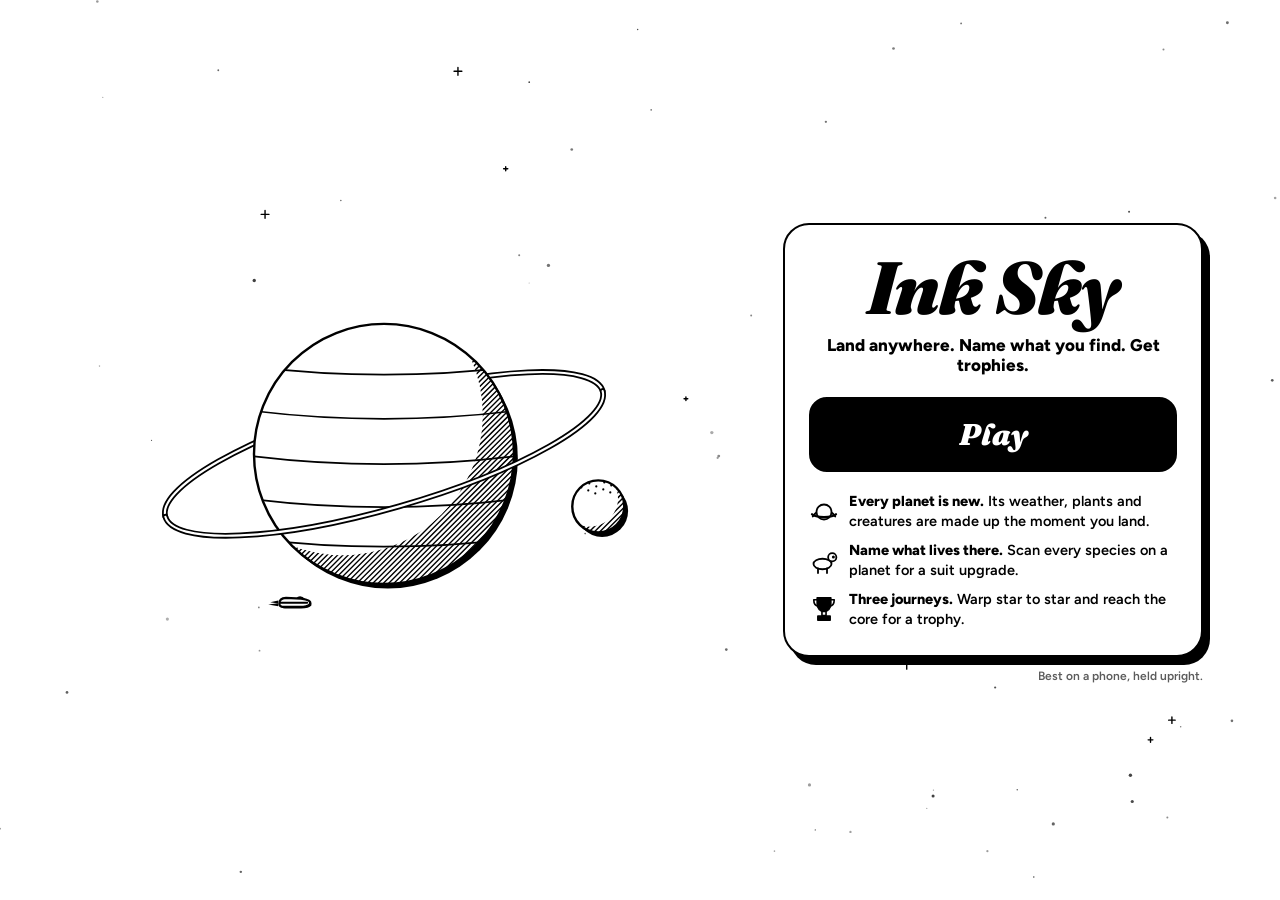
==== index.html @ 4aca19f4 "Add Ink Sky, an ink-drawn space exploration game A sister game to Ink Nine, Ink Rally and Ink of Arm" ====
<!doctype html>
<html lang="en">
<head>
<meta charset="utf-8">
<meta name="viewport" content="width=device-width, initial-scale=1, viewport-fit=cover">
<title>Ink Sky: land anywhere, name what you find, get trophies</title>
<meta name="description" content="A minimal ink-drawn space exploration game. Land on planets nobody has seen, name the creatures, and warp star to star to the core.">
<meta name="theme-color" content="#ffffff">
<link rel="manifest" href="/manifest.webmanifest">
<link rel="icon" type="image/svg+xml" href="/icons/icon.svg">
<meta name="apple-mobile-web-app-capable" content="yes">
<meta name="mobile-web-app-capable" content="yes">
<meta name="apple-mobile-web-app-title" content="Ink Sky">
<meta property="og:type" content="website">
<meta property="og:site_name" content="Ink Sky">
<meta property="og:title" content="Ink Sky">
<meta property="og:description" content="Land anywhere. Name what you find. Get trophies.">
<link rel="preconnect" href="https://fonts.googleapis.com">
<link rel="preconnect" href="https://fonts.gstatic.com" crossorigin>
<link href="https://fonts.googleapis.com/css2?family=Fraunces:ital,opsz,wght@1,9..144,900&family=Figtree:wght@600;800&display=swap" rel="stylesheet">
<style>
:root{--paper:#fff;--ink:#000;--soft:#5c5c5c;--display:"Fraunces",Georgia,serif;--ui:"Figtree",system-ui,-apple-system,"Segoe UI",sans-serif;color-scheme:light;box-sizing:border-box}
@media (prefers-color-scheme:dark){:root:not([data-theme="light"]){--paper:#fff;--ink:#000;--soft:#5c5c5c}}
*,*::before,*::after{box-sizing:inherit}
html,body{margin:0;min-height:100%;background:var(--paper);color:var(--ink);font-family:var(--ui)}
canvas{position:fixed;inset:0;width:100%;height:100%;display:block;z-index:0}
main{position:relative;z-index:1;min-height:100vh;min-height:100dvh;display:grid;place-items:end center;align-content:end;padding:24px 16px calc(env(safe-area-inset-bottom,0px) + 18px)}
@media (min-aspect-ratio:1/1){main{place-items:center end;align-content:center;padding-right:6vw}}
.card{width:min(420px,100%);background:var(--paper);border:2.5px solid var(--ink);border-radius:26px;box-shadow:7px 8px 0 var(--ink);padding:28px 24px 22px;text-align:center;
  animation:in .8s cubic-bezier(.3,.7,.3,1) both .2s}
@keyframes in{0%{opacity:0;transform:translateY(60px) scale(.8,1.2)}55%{opacity:1;transform:translateY(-8px) scale(1.04,.96)}78%{transform:translateY(2px) scale(.99,1.01)}100%{transform:none}}
h1{font-family:var(--display);font-style:italic;font-weight:900;font-size:clamp(50px,14vw,74px);line-height:.95;margin:0;letter-spacing:-.01em}
.tag{font-weight:800;font-size:17px;margin:12px 0 22px}
.play{display:block;width:100%;background:var(--ink);color:var(--paper);text-decoration:none;border-radius:18px;padding:17px 20px;font-family:var(--display);font-style:italic;font-weight:900;font-size:30px;
  border:2.5px solid var(--ink);transition:transform .22s cubic-bezier(.34,1.56,.64,1)}
.play:hover{transform:translateY(-2px)}
.play:active{transform:scale(1.04,.9)}
.play:focus-visible{outline:3px solid var(--ink);outline-offset:4px}
.feats{list-style:none;padding:0;margin:20px 0 4px;display:grid;gap:10px;text-align:left}
.feats li{display:grid;grid-template-columns:30px 1fr;gap:10px;align-items:center;font-weight:600;font-size:14.5px;line-height:1.35}
.feats svg{width:30px;height:30px}
.feats b{font-weight:800}
footer{margin-top:12px;font-size:12px;font-weight:600;color:var(--soft)}
@media (prefers-reduced-motion:reduce){.card{animation:none}}
</style>
</head>
<body>
<canvas id="c" aria-hidden="true"></canvas>
<main>
  <div class="card">
    <h1>Ink Sky</h1>
    <p class="tag">Land anywhere. Name what you find. Get trophies.</p>
    <a class="play" href="/play/">Play</a>
    <ul class="feats">
      <li><svg viewBox="0 0 40 40" aria-hidden="true"><g fill="none" stroke="#000" stroke-width="2.4" stroke-linecap="round"><path d="M5 26c3-5 9-8 15-8s12 3 15 8" /><circle cx="20" cy="20" r="10" fill="#fff"/><path d="M4 23c5 5 27 5 32 0" stroke-width="3"/></g></svg><span><b>Every planet is new.</b> Its weather, plants and creatures are made up the moment you land.</span></li>
      <li><svg viewBox="0 0 40 40" aria-hidden="true"><g fill="none" stroke="#000" stroke-width="2.4" stroke-linecap="round" stroke-linejoin="round"><ellipse cx="18" cy="24" rx="12" ry="7" fill="#fff"/><circle cx="31" cy="15" r="5.5" fill="#fff"/><circle cx="32.5" cy="14.5" r="2" fill="#000" stroke="none"/><path d="M12 30v6M24 30v6"/></g></svg><span><b>Name what lives there.</b> Scan every species on a planet for a suit upgrade.</span></li>
      <li><svg viewBox="0 0 40 44" aria-hidden="true"><g stroke="#000" stroke-width="2.4" stroke-linejoin="round" stroke-linecap="round"><path d="M10 7H5c0 6 3 9 6.5 9.5M30 7h5c0 6-3 9-6.5 9.5" fill="none"/><path d="M10 4h20v9c0 7-4.5 11-10 11S10 20 10 13z" fill="#000"/><path d="M17 24h6v6h-6z" fill="#fff"/><path d="M11 31h18v6H11z" fill="#000"/></g></svg><span><b>Three journeys.</b> Warp star to star and reach the core for a trophy.</span></li>
    </ul>
  </div>
  <footer>Best on a phone, held upright.</footer>
</main>
<script>
if('serviceWorker' in navigator&&location.protocol==='https:') navigator.serviceWorker.register('/sw.js').catch(()=>{});
/* ---------- a ringed ink planet turning, a moon going round, and a little ship crossing the sky ---------- */
(()=>{
  const cv=document.getElementById('c'), ctx=cv.getContext('2d');
  const still=matchMedia('(prefers-reduced-motion: reduce)').matches;
  let W=0,H=0,D=1;
  function resize(){ D=Math.min(2,devicePixelRatio||1); W=innerWidth; H=innerHeight; cv.width=W*D; cv.height=H*D; }
  addEventListener('resize',resize); resize();
  let seed=7; const rnd=()=>{ seed=(seed*16807)%2147483647; return seed/2147483647; };
  const STARS=Array.from({length:70},()=>[rnd(),rnd(),.6+rnd()*1.1,.3+rnd()*.45]);
  const SPARK=Array.from({length:8},()=>[rnd(),rnd(),3+rnd()*3,rnd()*6]);
  function planet(R,t,ring,tilt,bands){
    const lw=2.4, half=back=>{ ctx.save(); ctx.rotate(tilt); ctx.beginPath(); ctx.ellipse(0,0,R*1.75,R*.42,0,back?Math.PI:0,back?Math.PI*2:Math.PI);
      ctx.lineWidth=lw*2.4; ctx.strokeStyle='#000'; ctx.stroke(); ctx.lineWidth=lw*.9; ctx.strokeStyle='#fff'; ctx.stroke(); ctx.restore(); };
    if(ring) half(true);
    ctx.fillStyle='#000'; ctx.beginPath(); ctx.arc(lw*1.6,lw*1.9,R,0,Math.PI*2); ctx.fill();
    ctx.fillStyle='#fff'; ctx.beginPath(); ctx.arc(0,0,R,0,Math.PI*2); ctx.fill();
    ctx.save(); ctx.beginPath(); ctx.arc(0,0,R,0,Math.PI*2); ctx.clip(); ctx.strokeStyle='#000'; ctx.lineWidth=lw*.7;
    if(bands) for(let i=-2;i<=2;i++){ const y=i*R*.32+Math.sin(t*.4+i)*R*.03; ctx.beginPath(); ctx.moveTo(-R,y); ctx.quadraticCurveTo(0,y+R*.12,R,y); ctx.stroke(); }
    else { ctx.fillStyle='#000'; for(let i=0;i<14;i++){ const x=((i*37+t*6)%(R*2))-R, y=((i*53)%(R*2))-R; ctx.beginPath(); ctx.arc(x,y,lw*.45,0,Math.PI*2); ctx.fill(); } }
    ctx.beginPath(); ctx.rect(-R*2,-R*2,R*4,R*4); ctx.arc(-R*.32,-R*.3,R*1.08,0,Math.PI*2,true); ctx.clip();
    ctx.lineWidth=lw*.6; ctx.beginPath(); for(let x=-R*2;x<R*2;x+=lw*2.2){ ctx.moveTo(x,R); ctx.lineTo(x+R*2,-R); } ctx.stroke(); ctx.restore();
    ctx.beginPath(); ctx.arc(0,0,R,0,Math.PI*2); ctx.lineWidth=lw; ctx.strokeStyle='#000'; ctx.stroke();
    if(ring) half(false);
  }
  function ship(x,y,s){
    ctx.save(); ctx.translate(x,y); ctx.scale(s,s); ctx.lineJoin='round'; ctx.lineCap='round'; ctx.lineWidth=2.2/s;
    const body=()=>{ ctx.beginPath(); ctx.moveTo(-2.5,-1.3); ctx.quadraticCurveTo(-2.6,-2.3,-1.4,-2.35); ctx.lineTo(1.1,-2.25); ctx.quadraticCurveTo(2.9,-2,2.6,-1.35); ctx.quadraticCurveTo(2.2,-.85,.9,-.85); ctx.lineTo(-1.8,-.85); ctx.quadraticCurveTo(-2.5,-.9,-2.5,-1.3); ctx.closePath(); };
    for(const s2 of [-.75,.75]){ const f=.7+Math.random()*.5; ctx.beginPath(); ctx.moveTo(-2.7,-1.7+s2*.3); ctx.lineTo(-2.7-f*1.6,-1.45+s2*.25); ctx.lineTo(-2.7,-1.2+s2*.3); ctx.fillStyle='#000'; ctx.fill(); }
    ctx.save(); ctx.translate(.22,.26); body(); ctx.fillStyle='#000'; ctx.fill(); ctx.restore();
    body(); ctx.fillStyle='#fff'; ctx.fill(); ctx.strokeStyle='#000'; ctx.stroke();
    ctx.beginPath(); ctx.moveTo(.25,-2.25); ctx.quadraticCurveTo(.95,-3.05,1.85,-2.12); ctx.closePath(); ctx.fillStyle='#000'; ctx.fill();
    ctx.beginPath(); ctx.moveTo(-2.3,-1.55); ctx.lineTo(2.1,-1.55); ctx.stroke();
    ctx.restore();
  }
  function frame(t){
    const s=t/1000;
    ctx.setTransform(D,0,0,D,0,0); ctx.clearRect(0,0,W,H); ctx.fillStyle='#000'; ctx.strokeStyle='#000';
    STARS.forEach(([x,y,r,a])=>{ ctx.globalAlpha=a; ctx.beginPath(); ctx.arc(x*W,y*H,r,0,Math.PI*2); ctx.fill(); });
    ctx.globalAlpha=1; ctx.lineWidth=1.4; ctx.lineCap='round';
    SPARK.forEach(([x,y,k,p])=>{ const kk=k*(still?1:.6+.4*Math.sin(s*1.3+p)); ctx.beginPath(); ctx.moveTo(x*W-kk,y*H); ctx.lineTo(x*W+kk,y*H); ctx.moveTo(x*W,y*H-kk); ctx.lineTo(x*W,y*H+kk); ctx.stroke(); });
    const land=W>H, cx=land?W*.3:W/2, cy=land?H*.5:H*.27, R=Math.min(land?H*.2:W*.22,130);
    const ma=s*.4, mx=cx+Math.cos(ma)*R*2.1, my=cy+Math.sin(ma)*R*.7;
    const moon=()=>{ ctx.save(); ctx.translate(mx,my); planet(R*.2,s,false,0,false); ctx.restore(); };
    if(Math.sin(ma)<0) moon();
    ctx.save(); ctx.translate(cx,cy+(still?0:Math.sin(s*.8)*4)); planet(R,s,true,-.28,true); ctx.restore();
    if(Math.sin(ma)>=0) moon();
    const u=(s%12)/12; if(!still&&u<.55) ship(-60+(W+120)*u/.55, cy+R*1.3-u*50, 6);
    if(!still) requestAnimationFrame(frame);
  }
  requestAnimationFrame(frame);
})();
</script>
</body>
</html>
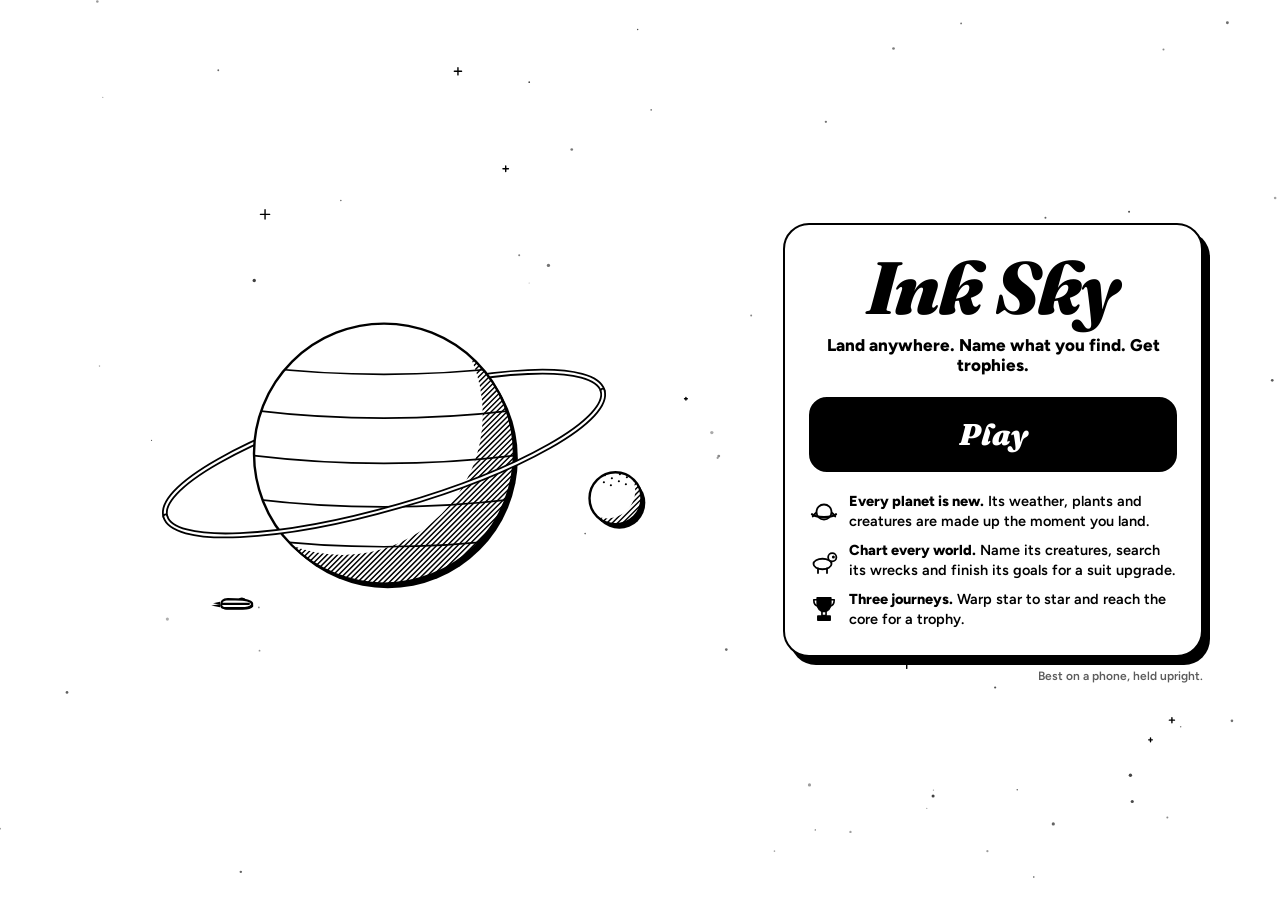
==== commit fddd32fd: "Mine and scan automatically, add planet goals, star charts and new galaxies - Walking up to rocks, p" ====
--- a/index.html
+++ b/index.html
@@ -53,7 +53,7 @@
     <a class="play" href="/play/">Play</a>
     <ul class="feats">
       <li><svg viewBox="0 0 40 40" aria-hidden="true"><g fill="none" stroke="#000" stroke-width="2.4" stroke-linecap="round"><path d="M5 26c3-5 9-8 15-8s12 3 15 8" /><circle cx="20" cy="20" r="10" fill="#fff"/><path d="M4 23c5 5 27 5 32 0" stroke-width="3"/></g></svg><span><b>Every planet is new.</b> Its weather, plants and creatures are made up the moment you land.</span></li>
-      <li><svg viewBox="0 0 40 40" aria-hidden="true"><g fill="none" stroke="#000" stroke-width="2.4" stroke-linecap="round" stroke-linejoin="round"><ellipse cx="18" cy="24" rx="12" ry="7" fill="#fff"/><circle cx="31" cy="15" r="5.5" fill="#fff"/><circle cx="32.5" cy="14.5" r="2" fill="#000" stroke="none"/><path d="M12 30v6M24 30v6"/></g></svg><span><b>Name what lives there.</b> Scan every species on a planet for a suit upgrade.</span></li>
+      <li><svg viewBox="0 0 40 40" aria-hidden="true"><g fill="none" stroke="#000" stroke-width="2.4" stroke-linecap="round" stroke-linejoin="round"><ellipse cx="18" cy="24" rx="12" ry="7" fill="#fff"/><circle cx="31" cy="15" r="5.5" fill="#fff"/><circle cx="32.5" cy="14.5" r="2" fill="#000" stroke="none"/><path d="M12 30v6M24 30v6"/></g></svg><span><b>Chart every world.</b> Name its creatures, search its wrecks and finish its goals for a suit upgrade.</span></li>
       <li><svg viewBox="0 0 40 44" aria-hidden="true"><g stroke="#000" stroke-width="2.4" stroke-linejoin="round" stroke-linecap="round"><path d="M10 7H5c0 6 3 9 6.5 9.5M30 7h5c0 6-3 9-6.5 9.5" fill="none"/><path d="M10 4h20v9c0 7-4.5 11-10 11S10 20 10 13z" fill="#000"/><path d="M17 24h6v6h-6z" fill="#fff"/><path d="M11 31h18v6H11z" fill="#000"/></g></svg><span><b>Three journeys.</b> Warp star to star and reach the core for a trophy.</span></li>
     </ul>
   </div>
